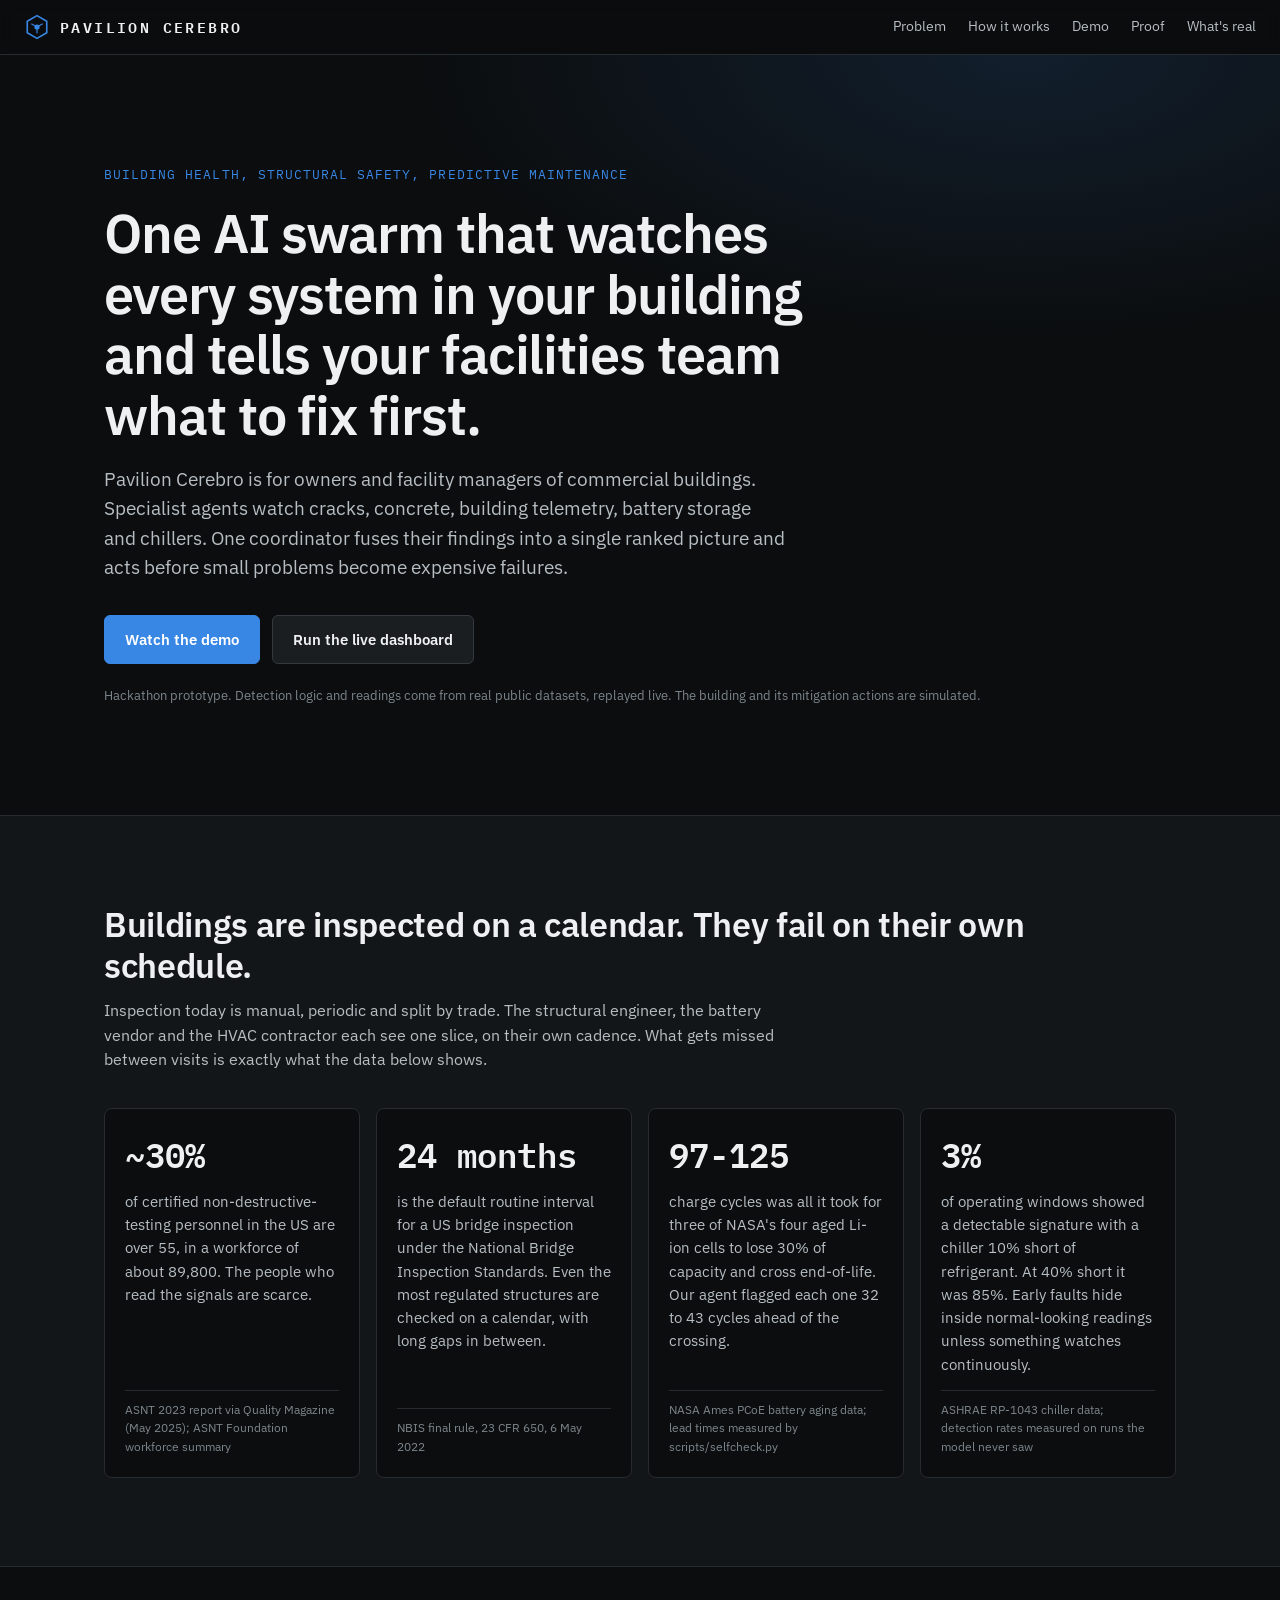
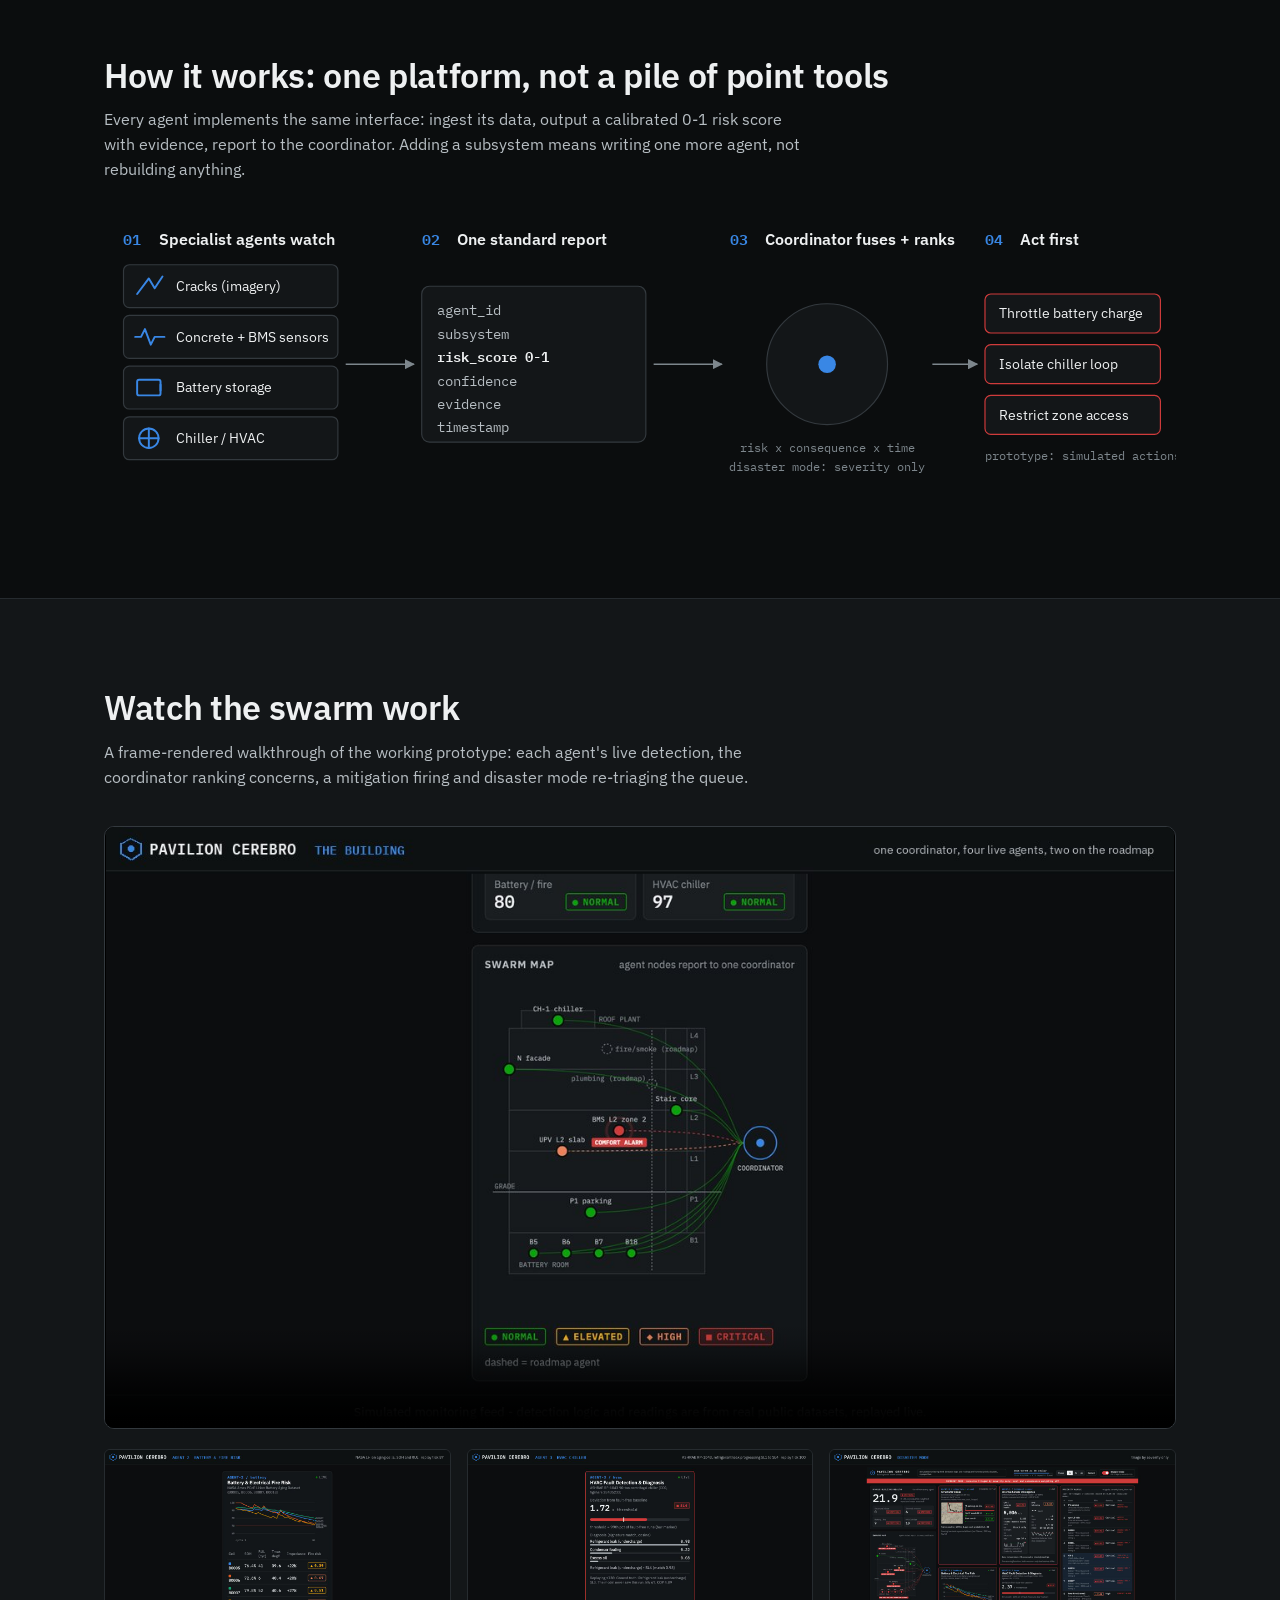
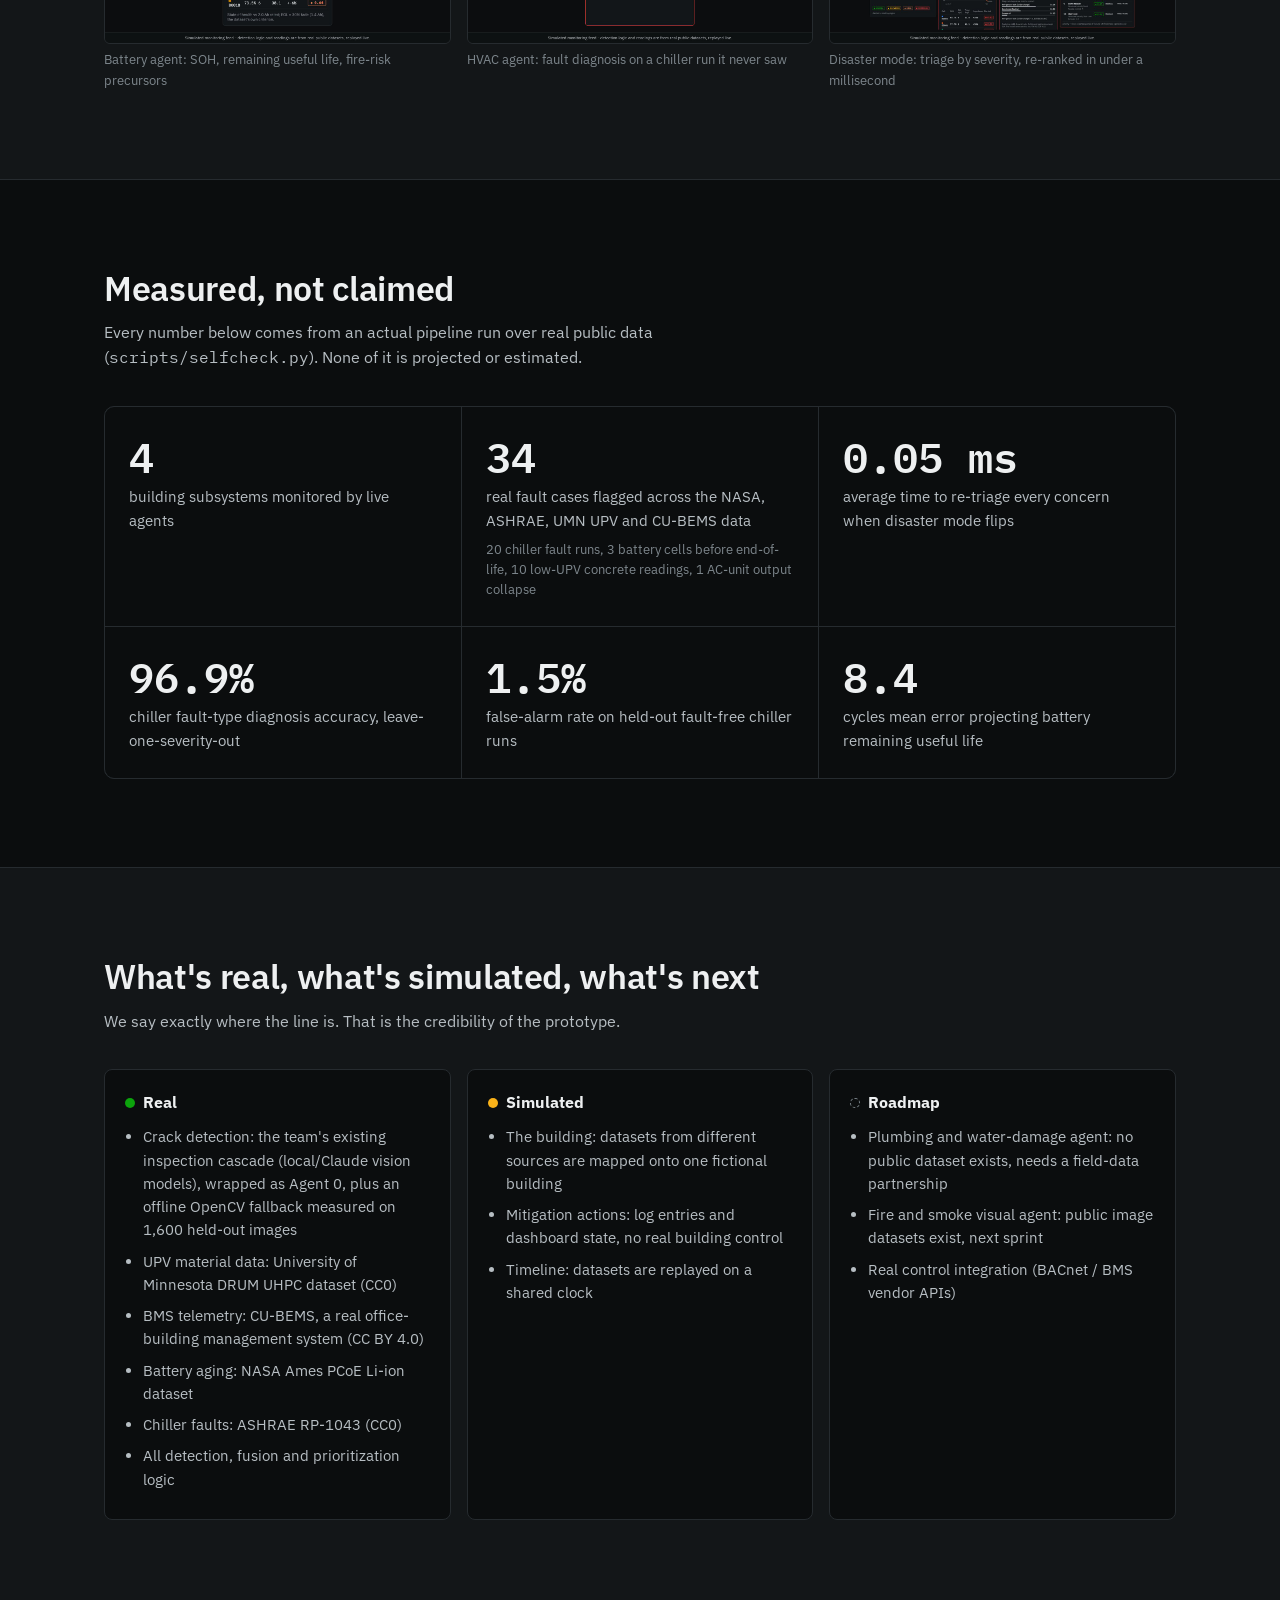
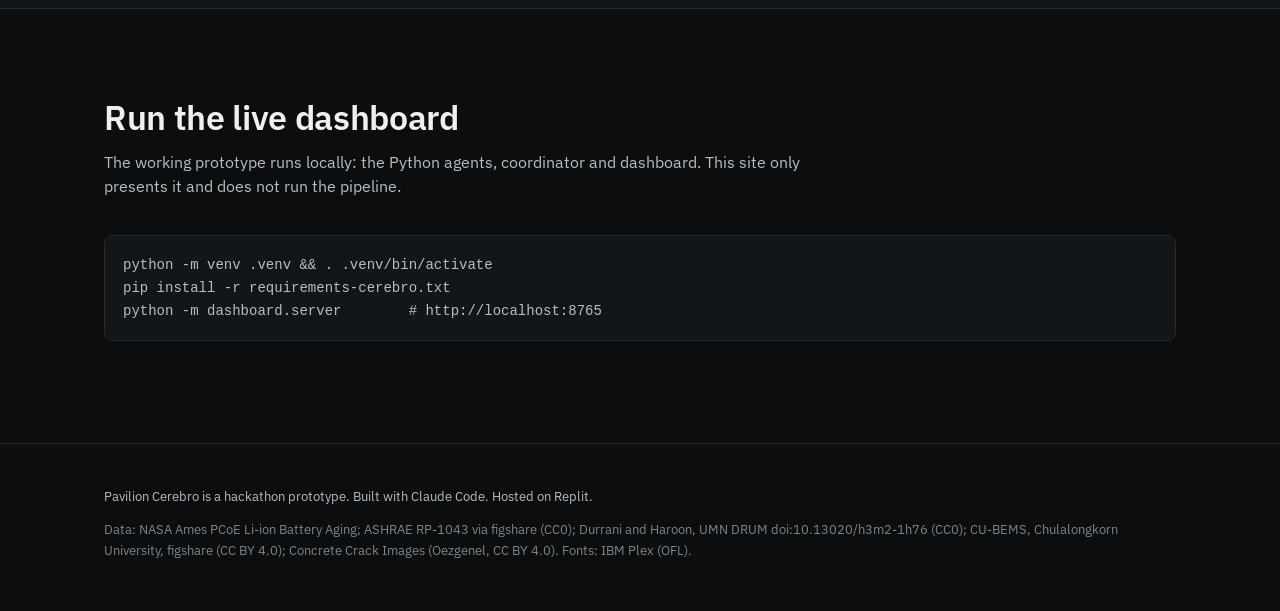
==== site/index.html @ 9e32aa95 "Added full code + 4 agents, demo video, etc" ====
<!doctype html>
<html lang="en">
<head>
<meta charset="utf-8">
<meta name="viewport" content="width=device-width, initial-scale=1">
<title>Pavilion Cerebro</title>
<meta name="description" content="Pavilion Cerebro is a coordinated swarm of specialist AI agents that watches every building subsystem and tells facilities teams what to fix first.">
<link rel="preconnect" href="https://fonts.googleapis.com">
<link rel="preconnect" href="https://fonts.gstatic.com" crossorigin>
<link href="https://fonts.googleapis.com/css2?family=IBM+Plex+Mono:wght@400;500;600&family=IBM+Plex+Sans:wght@400;500;600;700&display=swap" rel="stylesheet">
<link rel="stylesheet" href="style.css">
<link rel="icon" href="assets/favicon.svg" type="image/svg+xml">
</head>
<body>
<nav class="nav">
  <a class="brand" href="#top" aria-label="Pavilion Cerebro home">
    <svg viewBox="0 0 32 32" aria-hidden="true"><path d="M16 2 28 9v14L16 30 4 23V9z" fill="none" stroke="currentColor" stroke-width="2"/><circle cx="16" cy="16" r="3.2" fill="currentColor"/><path d="M16 16 9 12M16 16l7-4M16 16v8" stroke="currentColor" stroke-width="1.4"/></svg>
    <span>PAVILION CEREBRO</span>
  </a>
  <div class="links"><a href="#problem">Problem</a><a href="#how">How it works</a><a href="#demo">Demo</a><a href="#proof">Proof</a><a href="#real">What's real</a></div>
</nav>

<header class="hero" id="top">
  <div class="wrap">
    <p class="eyebrow mono">Building health, structural safety, predictive maintenance</p>
    <h1>One AI swarm that watches every system in your building and tells your facilities team what to fix first.</h1>
    <p class="lede">Pavilion Cerebro is for owners and facility managers of commercial buildings. Specialist agents watch cracks, concrete, building telemetry, battery storage and chillers. One coordinator fuses their findings into a single ranked picture and acts before small problems become expensive failures.</p>
    <div class="ctas">
      <a class="btn primary" href="#demo">Watch the demo</a>
      <a class="btn" id="dashLink" href="#run">Run the live dashboard</a>
    </div>
    <p class="note small">Hackathon prototype. Detection logic and readings come from real public datasets, replayed live. The building and its mitigation actions are simulated.</p>
  </div>
</header>

<section id="problem" class="band">
  <div class="wrap">
    <h2>Buildings are inspected on a calendar. They fail on their own schedule.</h2>
    <p class="section-lede">Inspection today is manual, periodic and split by trade. The structural engineer, the battery vendor and the HVAC contractor each see one slice, on their own cadence. What gets missed between visits is exactly what the data below shows.</p>
    <div class="facts">
      <article class="fact">
        <div class="num mono">~30%</div>
        <p>of certified non-destructive-testing personnel in the US are over 55, in a workforce of about 89,800. The people who read the signals are scarce.</p>
        <cite>ASNT 2023 report via Quality Magazine (May 2025); ASNT Foundation workforce summary</cite>
      </article>
      <article class="fact">
        <div class="num mono">24 months</div>
        <p>is the default routine interval for a US bridge inspection under the National Bridge Inspection Standards. Even the most regulated structures are checked on a calendar, with long gaps in between.</p>
        <cite>NBIS final rule, 23 CFR 650, 6 May 2022</cite>
      </article>
      <article class="fact">
        <div class="num mono">97-125</div>
        <p>charge cycles was all it took for three of NASA's four aged Li-ion cells to lose 30% of capacity and cross end-of-life. Our agent flagged each one 32 to 43 cycles ahead of the crossing.</p>
        <cite>NASA Ames PCoE battery aging data; lead times measured by scripts/selfcheck.py</cite>
      </article>
      <article class="fact">
        <div class="num mono">3%</div>
        <p>of operating windows showed a detectable signature with a chiller 10% short of refrigerant. At 40% short it was 85%. Early faults hide inside normal-looking readings unless something watches continuously.</p>
        <cite>ASHRAE RP-1043 chiller data; detection rates measured on runs the model never saw</cite>
      </article>
    </div>
  </div>
</section>

<section id="how">
  <div class="wrap">
    <h2>How it works: one platform, not a pile of point tools</h2>
    <p class="section-lede">Every agent implements the same interface: ingest its data, output a calibrated 0-1 risk score with evidence, report to the coordinator. Adding a subsystem means writing one more agent, not rebuilding anything.</p>
    <svg class="flow" viewBox="0 0 1100 300" role="img" aria-labelledby="flowTitle flowDesc">
      <title id="flowTitle">Pavilion Cerebro data flow</title>
      <desc id="flowDesc">Four agents send standard reports to a coordinator, which ranks concerns and triggers mitigation.</desc>
      <defs>
        <marker id="arrow" viewBox="0 0 10 10" refX="9" refY="5" markerWidth="7" markerHeight="7" orient="auto-start-reverse"><path d="M0 0 10 5 0 10z" fill="#7d868c"/></marker>
      </defs>
      <!-- step 1 -->
      <g class="step">
        <text x="20" y="28" class="stepnum">01</text><text x="56" y="28" class="steph">Specialist agents watch</text>
        <g transform="translate(20 48)">
          <rect width="220" height="44" rx="6" class="box"/><path d="M14 30 L26 14 L32 24 L40 12" class="ico"/><text x="54" y="27">Cracks (imagery)</text>
        </g>
        <g transform="translate(20 100)">
          <rect width="220" height="44" rx="6" class="box"/><path d="M12 22 h6 l4-8 l6 16 l4-8 h10" class="ico"/><text x="54" y="27">Concrete + BMS sensors</text>
        </g>
        <g transform="translate(20 152)">
          <rect width="220" height="44" rx="6" class="box"/><rect x="14" y="14" width="24" height="16" rx="2" class="ico"/><path d="M38 19 v6" class="ico"/><text x="54" y="27">Battery storage</text>
        </g>
        <g transform="translate(20 204)">
          <rect width="220" height="44" rx="6" class="box"/><circle cx="26" cy="22" r="10" class="ico"/><path d="M26 12 v20 M16 22 h20" class="ico"/><text x="54" y="27">Chiller / HVAC</text>
        </g>
      </g>
      <path d="M248 150 H318" class="arr" marker-end="url(#arrow)"/>
      <!-- step 2 -->
      <g class="step" transform="translate(326 0)">
        <text x="0" y="28" class="stepnum">02</text><text x="36" y="28" class="steph">One standard report</text>
        <rect y="70" width="230" height="160" rx="8" class="box"/>
        <text x="16" y="100" class="code">agent_id</text><text x="16" y="124" class="code">subsystem</text><text x="16" y="148" class="code hl">risk_score  0-1</text>
        <text x="16" y="172" class="code">confidence</text><text x="16" y="196" class="code">evidence</text><text x="16" y="220" class="code">timestamp</text>
      </g>
      <path d="M564 150 H634" class="arr" marker-end="url(#arrow)"/>
      <!-- step 3 -->
      <g class="step" transform="translate(642 0)">
        <text x="0" y="28" class="stepnum">03</text><text x="36" y="28" class="steph">Coordinator fuses + ranks</text>
        <circle cx="100" cy="150" r="62" class="box"/><circle cx="100" cy="150" r="9" class="hub"/>
        <text x="100" y="240" text-anchor="middle" class="small-t">risk x consequence x time</text>
        <text x="100" y="260" text-anchor="middle" class="small-t">disaster mode: severity only</text>
      </g>
      <path d="M850 150 H896" class="arr" marker-end="url(#arrow)"/>
      <!-- step 4 -->
      <g class="step" transform="translate(904 0)">
        <text x="0" y="28" class="stepnum">04</text><text x="36" y="28" class="steph">Act first</text>
        <rect y="78" width="180" height="40" rx="6" class="box act"/><text x="14" y="103">Throttle battery charge</text>
        <rect y="130" width="180" height="40" rx="6" class="box act"/><text x="14" y="155">Isolate chiller loop</text>
        <rect y="182" width="180" height="40" rx="6" class="box act"/><text x="14" y="207">Restrict zone access</text>
        <text x="0" y="248" class="small-t">prototype: simulated actions</text>
      </g>
    </svg>
  </div>
</section>

<section id="demo" class="band">
  <div class="wrap">
    <h2>Watch the swarm work</h2>
    <p class="section-lede">A frame-rendered walkthrough of the working prototype: each agent's live detection, the coordinator ranking concerns, a mitigation firing and disaster mode re-triaging the queue.</p>
    <div class="video">
      <video controls preload="metadata" poster="assets/poster.jpg" playsinline>
        <source src="assets/pavilion_cerebro_demo.mp4" type="video/mp4">
        Your browser cannot play this video. <a href="assets/pavilion_cerebro_demo.mp4">Download it</a>.
      </video>
    </div>
    <div class="stills">
      <figure><img src="assets/still_battery.jpg" alt="Battery agent: state of health curves for four NASA cells crossing the end-of-life line" loading="lazy"><figcaption>Battery agent: SOH, remaining useful life, fire-risk precursors</figcaption></figure>
      <figure><img src="assets/still_hvac.jpg" alt="HVAC agent diagnosing a refrigerant leak from chiller sensor residuals" loading="lazy"><figcaption>HVAC agent: fault diagnosis on a chiller run it never saw</figcaption></figure>
      <figure><img src="assets/still_disaster.jpg" alt="Priority queue re-ranked after disaster mode is switched on" loading="lazy"><figcaption>Disaster mode: triage by severity, re-ranked in under a millisecond</figcaption></figure>
    </div>
  </div>
</section>

<section id="proof">
  <div class="wrap">
    <h2>Measured, not claimed</h2>
    <p class="section-lede">Every number below comes from an actual pipeline run over real public data (<span class="mono">scripts/selfcheck.py</span>). None of it is projected or estimated.</p>
    <div class="metrics" id="metrics">
      <div class="metric"><div class="v mono" data-m="subsystems">4</div><div class="l">building subsystems monitored by live agents</div></div>
      <div class="metric"><div class="v mono" data-m="faults">--</div><div class="l">real fault cases flagged across the NASA, ASHRAE, UMN UPV and CU-BEMS data</div><div class="d small" data-m="faults_detail"></div></div>
      <div class="metric"><div class="v mono" data-m="rerank">--</div><div class="l">average time to re-triage every concern when disaster mode flips</div></div>
      <div class="metric"><div class="v mono" data-m="diag">--</div><div class="l">chiller fault-type diagnosis accuracy, leave-one-severity-out</div></div>
      <div class="metric"><div class="v mono" data-m="fa">--</div><div class="l">false-alarm rate on held-out fault-free chiller runs</div></div>
      <div class="metric"><div class="v mono" data-m="rul">--</div><div class="l">cycles mean error projecting battery remaining useful life</div></div>
    </div>
  </div>
</section>

<section id="real" class="band">
  <div class="wrap">
    <h2>What's real, what's simulated, what's next</h2>
    <p class="section-lede">We say exactly where the line is. That is the credibility of the prototype.</p>
    <div class="cols3">
      <div class="col real"><h3><span class="dot"></span>Real</h3><ul>
        <li>Crack detection: the team's existing inspection cascade (local/Claude vision models), wrapped as Agent 0, plus an offline OpenCV fallback measured on 1,600 held-out images</li>
        <li>UPV material data: University of Minnesota DRUM UHPC dataset (CC0)</li>
        <li>BMS telemetry: CU-BEMS, a real office-building management system (CC BY 4.0)</li>
        <li>Battery aging: NASA Ames PCoE Li-ion dataset</li>
        <li>Chiller faults: ASHRAE RP-1043 (CC0)</li>
        <li>All detection, fusion and prioritization logic</li>
      </ul></div>
      <div class="col sim"><h3><span class="dot"></span>Simulated</h3><ul>
        <li>The building: datasets from different sources are mapped onto one fictional building</li>
        <li>Mitigation actions: log entries and dashboard state, no real building control</li>
        <li>Timeline: datasets are replayed on a shared clock</li>
      </ul></div>
      <div class="col next"><h3><span class="dot"></span>Roadmap</h3><ul>
        <li>Plumbing and water-damage agent: no public dataset exists, needs a field-data partnership</li>
        <li>Fire and smoke visual agent: public image datasets exist, next sprint</li>
        <li>Real control integration (BACnet / BMS vendor APIs)</li>
      </ul></div>
    </div>
  </div>
</section>

<section id="run">
  <div class="wrap">
    <h2>Run the live dashboard</h2>
    <p class="section-lede">The working prototype runs locally: the Python agents, coordinator and dashboard. This site only presents it and does not run the pipeline.</p>
    <pre class="mono"><code>python -m venv .venv && . .venv/bin/activate
pip install -r requirements-cerebro.txt
python -m dashboard.server        # http://localhost:8765</code></pre>
  </div>
</section>

<footer class="foot">
  <div class="wrap small">
    <p>Pavilion Cerebro is a hackathon prototype. Built with Claude Code. Hosted on Replit.</p>
    <p class="muted">Data: NASA Ames PCoE Li-ion Battery Aging; ASHRAE RP-1043 via figshare (CC0); Durrani and Haroon, UMN DRUM doi:10.13020/h3m2-1h76 (CC0); CU-BEMS, Chulalongkorn University, figshare (CC BY 4.0); Concrete Crack Images (Oezgenel, CC BY 4.0). Fonts: IBM Plex (OFL).</p>
  </div>
</footer>
<script src="assets/metrics.js"></script>
<script src="main.js"></script>
</body>
</html>
---- site/style.css ----
/* Pavilion Cerebro marketing site: same identity as the dashboard (dark industrial, IBM Plex, status colors with labels) */
:root {
  color-scheme: dark;
  --bg: #0b0d0e;
  --surface: #131618;
  --surface-2: #1a1e21;
  --line: #262b2f;
  --line-2: #33393e;
  --ink: #eef0f1;
  --ink-2: #b7bec3;
  --muted: #7d868c;
  --accent: #3987e5;
  --good: #0ca30c;
  --warning: #fab219;
  --critical: #d03b3b;
  --sans: "IBM Plex Sans", system-ui, -apple-system, "Segoe UI", sans-serif;
  --mono: "IBM Plex Mono", ui-monospace, SFMono-Regular, Menlo, monospace;
}
* { box-sizing: border-box; }
html { scroll-behavior: smooth; }
body { margin: 0; background: var(--bg); color: var(--ink); font: 16px/1.55 var(--sans); }
a { color: var(--accent); }
.mono { font-family: var(--mono); }
.small { font-size: 13px; }
.muted { color: var(--muted); }
.wrap { max-width: 1120px; margin: 0 auto; padding: 0 24px; }
section { padding: 88px 0; }
.band { background: var(--surface); border-top: 1px solid var(--line); border-bottom: 1px solid var(--line); }
h1 { font-size: clamp(32px, 4.6vw, 54px); line-height: 1.12; letter-spacing: -.02em; margin: 0 0 20px; font-weight: 600; max-width: 22ch; }
h2 { font-size: clamp(24px, 3vw, 34px); line-height: 1.2; margin: 0 0 12px; font-weight: 600; letter-spacing: -.01em; }
h3 { margin: 0 0 10px; font-size: 16px; }
.section-lede { color: var(--ink-2); max-width: 70ch; margin: 0 0 36px; }

.nav { position: sticky; top: 0; z-index: 10; display: flex; justify-content: space-between; align-items: center; padding: 14px 24px; background: rgba(11, 13, 14, .92); backdrop-filter: blur(6px); border-bottom: 1px solid var(--line); }
.brand { display: flex; align-items: center; gap: 10px; color: var(--ink); text-decoration: none; font: 600 15px var(--mono); letter-spacing: .16em; white-space: nowrap; }
.brand svg { width: 26px; height: 26px; color: var(--accent); }
.links { display: flex; gap: 22px; }
.links a { color: var(--ink-2); text-decoration: none; font-size: 14px; }
.links a:hover { color: var(--ink); }

.hero { padding: 110px 0 96px; background: radial-gradient(900px 420px at 80% 0%, rgba(57, 135, 229, .14), transparent 70%); }
.eyebrow { color: var(--accent); font-size: 13px; letter-spacing: .08em; text-transform: uppercase; margin: 0 0 18px; }
.lede { font-size: 19px; color: var(--ink-2); max-width: 62ch; margin: 0 0 32px; }
.ctas { display: flex; gap: 12px; flex-wrap: wrap; }
.btn { display: inline-block; padding: 12px 20px; border-radius: 6px; border: 1px solid var(--line-2); color: var(--ink); text-decoration: none; font-weight: 600; font-size: 15px; background: var(--surface-2); }
.btn:hover { border-color: var(--muted); }
.btn.primary { background: var(--accent); border-color: var(--accent); color: #fff; }
.btn.primary:hover { filter: brightness(1.1); }
.note { color: var(--muted); margin-top: 22px; }

.facts { display: grid; grid-template-columns: repeat(4, minmax(0, 1fr)); gap: 16px; }
.fact { background: var(--bg); border: 1px solid var(--line); border-radius: 8px; padding: 20px; display: flex; flex-direction: column; }
.fact .num { font-size: 34px; font-weight: 600; margin-bottom: 8px; }
.fact p { color: var(--ink-2); margin: 0 0 14px; font-size: 15px; flex: 1; }
.fact cite { font-style: normal; font-size: 12px; color: var(--muted); border-top: 1px solid var(--line); padding-top: 10px; }

.flow { width: 100%; height: auto; display: block; }
.flow text { fill: var(--ink); font: 14px var(--sans); }
.flow .stepnum { fill: var(--accent); font: 600 15px var(--mono); }
.flow .steph { font-weight: 600; font-size: 16px; }
.flow .box { fill: var(--surface); stroke: var(--line-2); stroke-width: 1.2; }
.flow .box.act { stroke: var(--critical); }
.flow .ico { fill: none; stroke: var(--accent); stroke-width: 2; stroke-linecap: round; stroke-linejoin: round; }
.flow .code { font: 14px var(--mono); fill: var(--ink-2); }
.flow .code.hl { fill: var(--ink); font-weight: 600; }
.flow .hub { fill: var(--accent); }
.flow .small-t { font: 12px var(--mono); fill: var(--muted); }
.flow .arr { stroke: var(--muted); stroke-width: 1.5; fill: none; }

.video { border: 1px solid var(--line-2); border-radius: 10px; overflow: hidden; background: #000; aspect-ratio: 16 / 9; }
.video video { width: 100%; height: 100%; display: block; }
.stills { display: grid; grid-template-columns: repeat(3, minmax(0, 1fr)); gap: 16px; margin-top: 20px; }
.stills figure { margin: 0; }
.stills img { width: 100%; border-radius: 6px; border: 1px solid var(--line); display: block; }
.stills figcaption { font-size: 13px; color: var(--muted); margin-top: 6px; }

.metrics { display: grid; grid-template-columns: repeat(3, minmax(0, 1fr)); gap: 1px; background: var(--line); border: 1px solid var(--line); border-radius: 10px; overflow: hidden; }
.metric { background: var(--bg); padding: 26px 24px; }
.metric .v { font-size: 42px; font-weight: 600; line-height: 1.1; }
.metric .l { color: var(--ink-2); margin-top: 6px; font-size: 15px; }
.metric .d { color: var(--muted); margin-top: 8px; }

.cols3 { display: grid; grid-template-columns: repeat(3, minmax(0, 1fr)); gap: 16px; }
.col { background: var(--bg); border: 1px solid var(--line); border-radius: 8px; padding: 20px; }
.col ul { margin: 0; padding-left: 18px; color: var(--ink-2); font-size: 15px; }
.col li { margin-bottom: 8px; }
.col h3 { display: flex; align-items: center; gap: 8px; }
.dot { width: 10px; height: 10px; border-radius: 50%; display: inline-block; }
.real .dot { background: var(--good); }
.sim .dot { background: var(--warning); }
.next .dot { background: none; border: 1.5px dashed var(--muted); }

pre { background: var(--surface); border: 1px solid var(--line); border-radius: 8px; padding: 18px; overflow-x: auto; font-size: 14px; color: var(--ink-2); }
.foot { border-top: 1px solid var(--line); padding: 30px 0 40px; color: var(--ink-2); }

@media (max-width: 900px) {
  .facts { grid-template-columns: repeat(2, minmax(0, 1fr)); }
  .metrics, .cols3 { grid-template-columns: 1fr 1fr; }
  .stills { grid-template-columns: 1fr; }
  .links { display: none; }
}
@media (max-width: 560px) {
  section { padding: 64px 0; }
  .wrap { padding: 0 16px; }
  .facts, .metrics, .cols3 { grid-template-columns: 1fr; }
  .hero { padding: 72px 0 64px; }
  .flow { min-width: 0; }
}
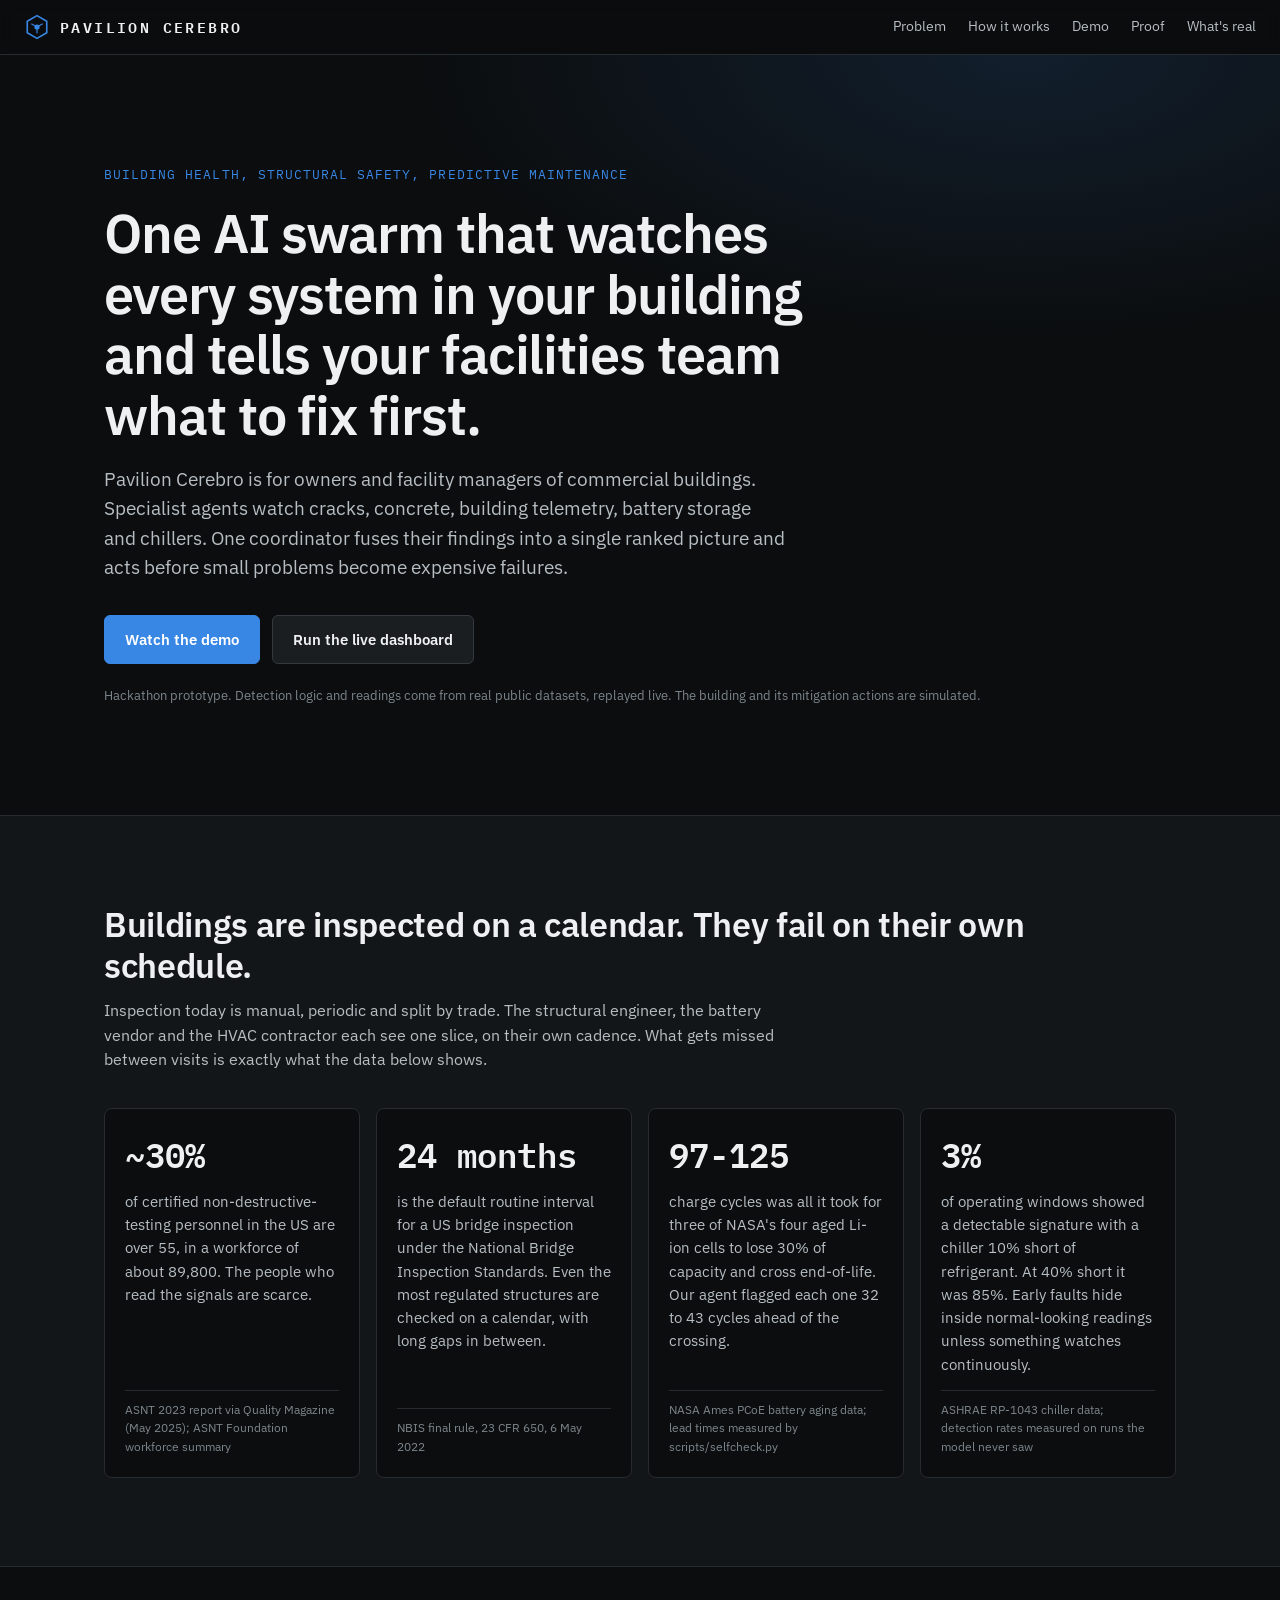
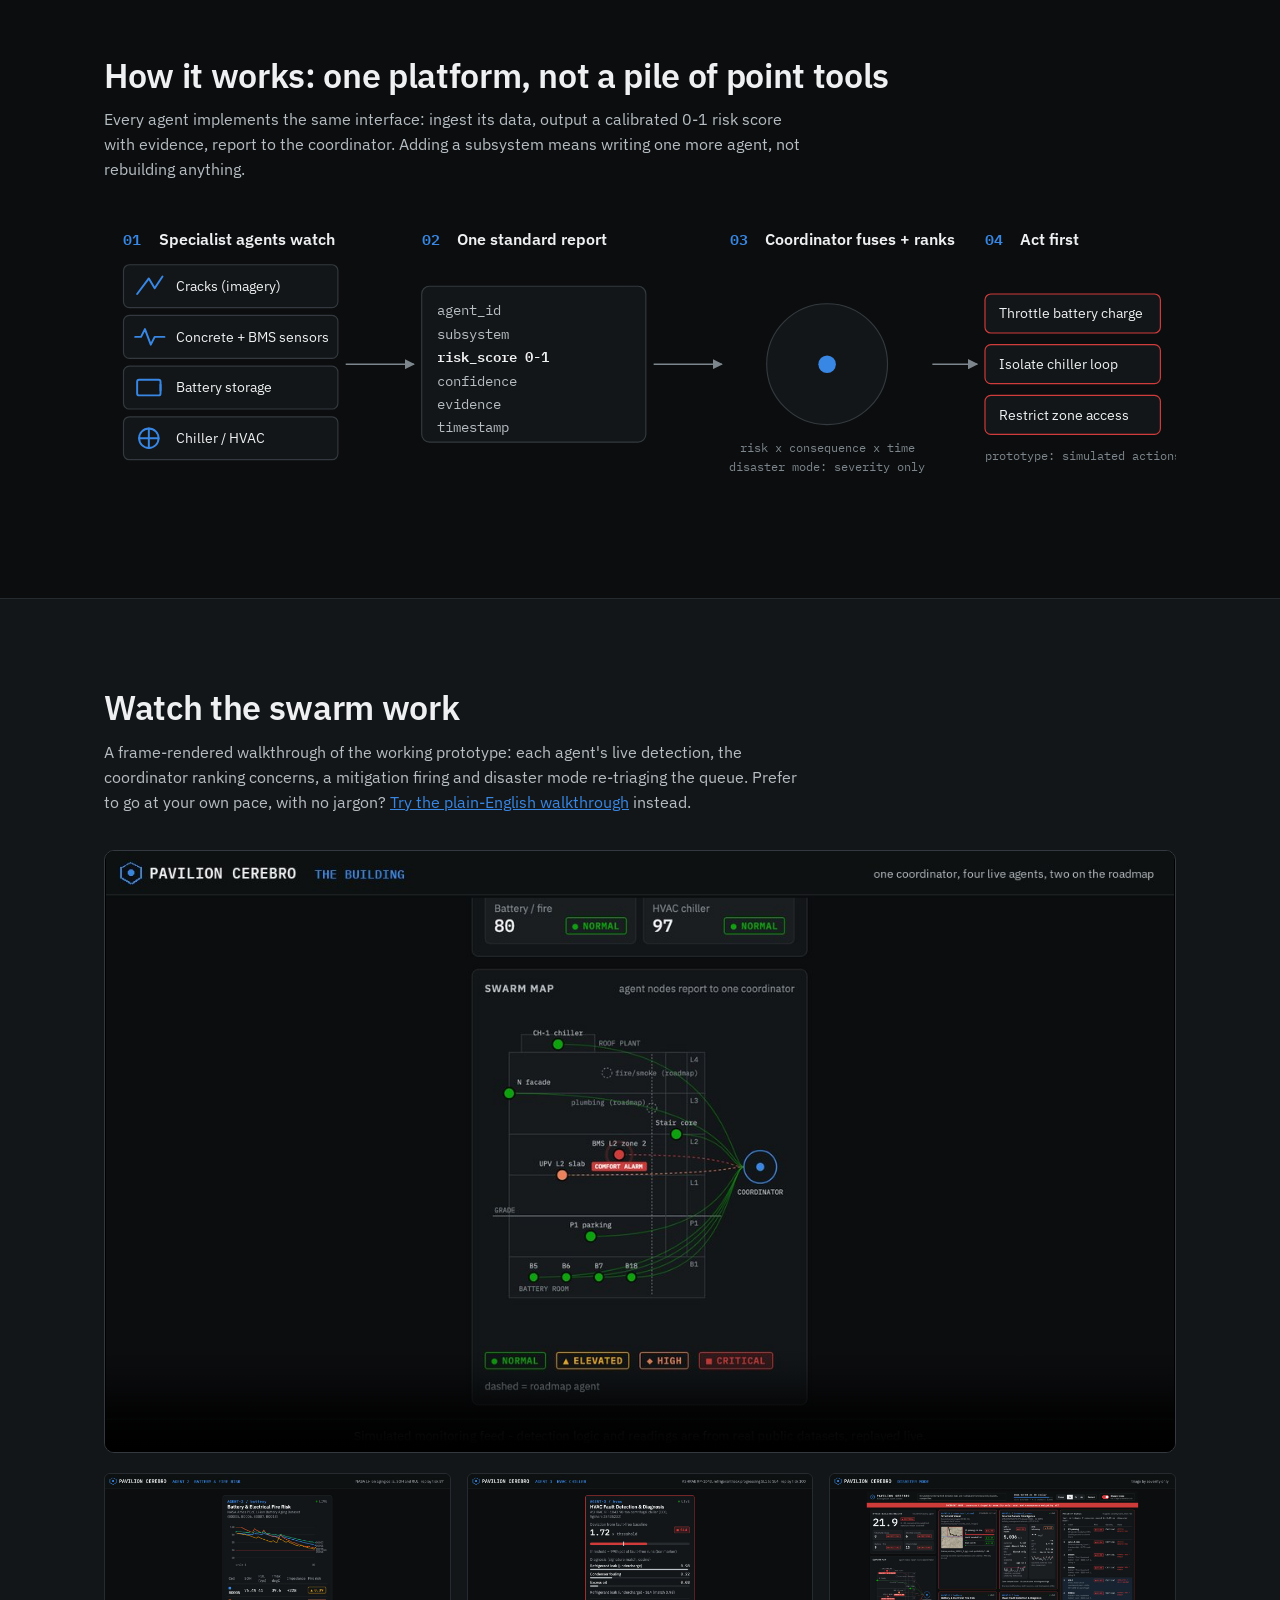
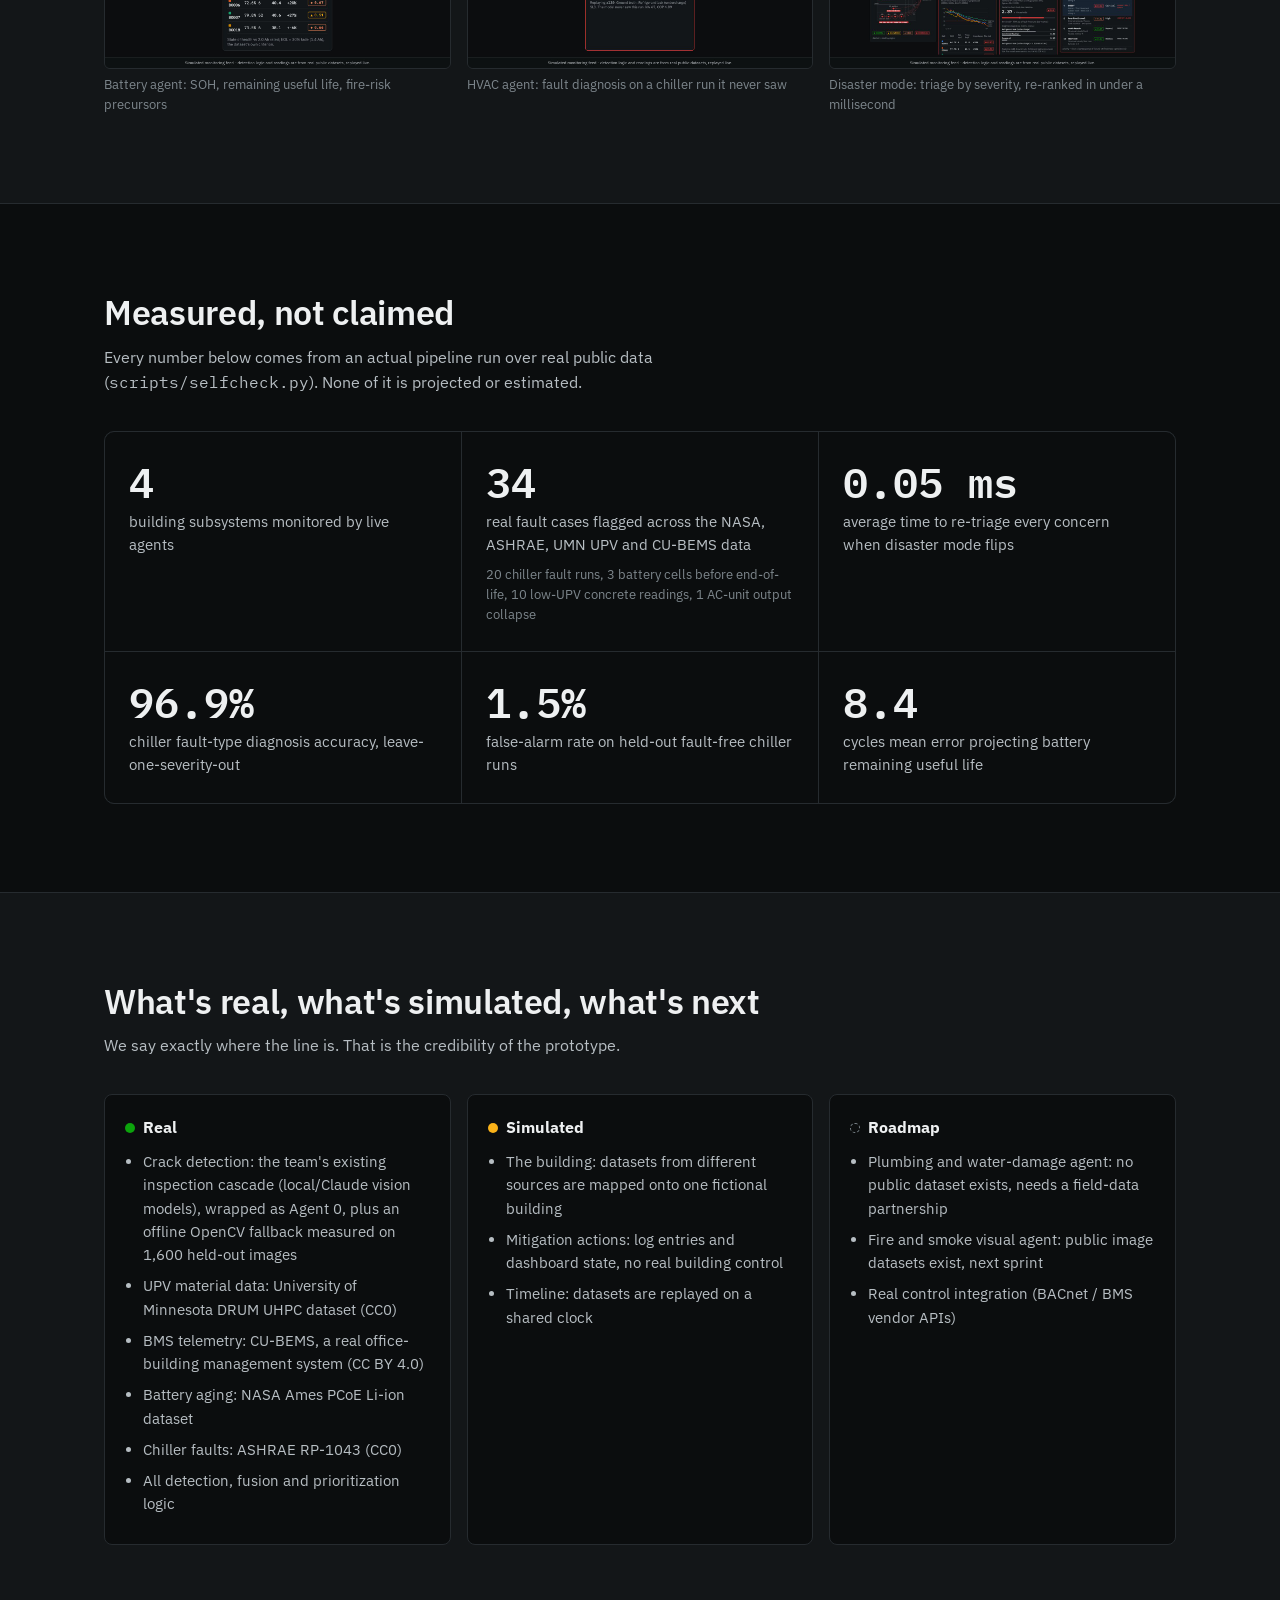
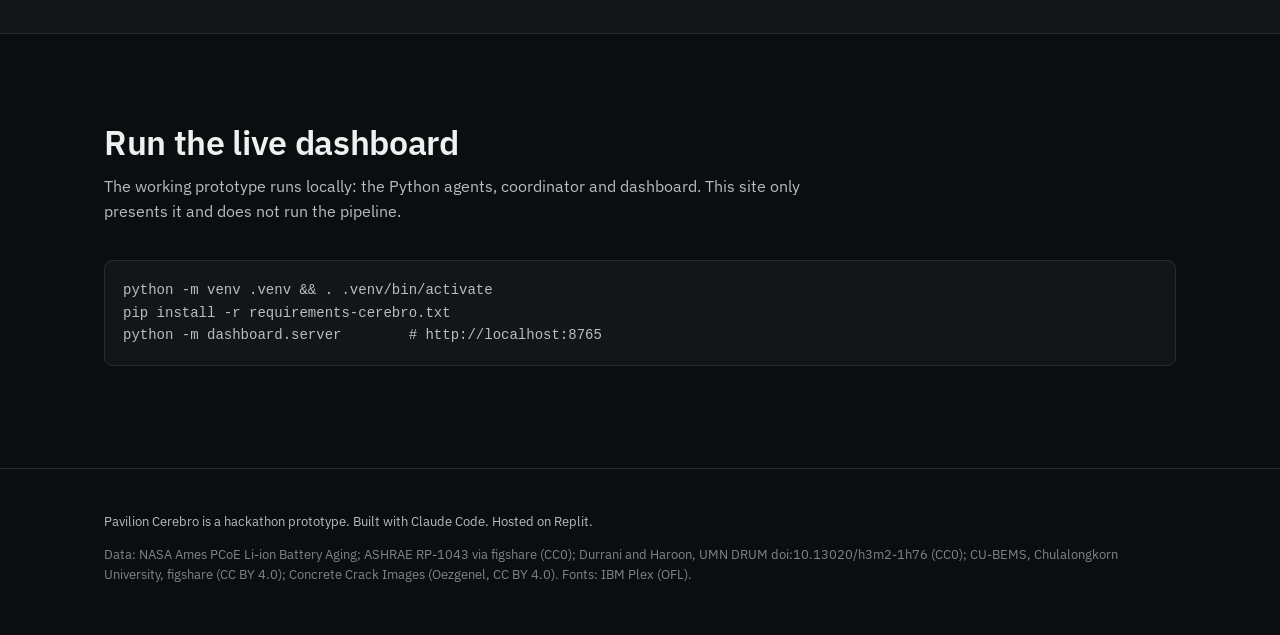
==== commit 4ff0e1dc: "Added a site walkthrough" ====
--- a/site/index.html
+++ b/site/index.html
@@ -120,7 +120,7 @@
 <section id="demo" class="band">
   <div class="wrap">
     <h2>Watch the swarm work</h2>
-    <p class="section-lede">A frame-rendered walkthrough of the working prototype: each agent's live detection, the coordinator ranking concerns, a mitigation firing and disaster mode re-triaging the queue.</p>
+    <p class="section-lede">A frame-rendered walkthrough of the working prototype: each agent's live detection, the coordinator ranking concerns, a mitigation firing and disaster mode re-triaging the queue. Prefer to go at your own pace, with no jargon? <a href="walkthrough/">Try the plain-English walkthrough</a> instead.</p>
     <div class="video">
       <video controls preload="metadata" poster="assets/poster.jpg" playsinline>
         <source src="assets/pavilion_cerebro_demo.mp4" type="video/mp4">
